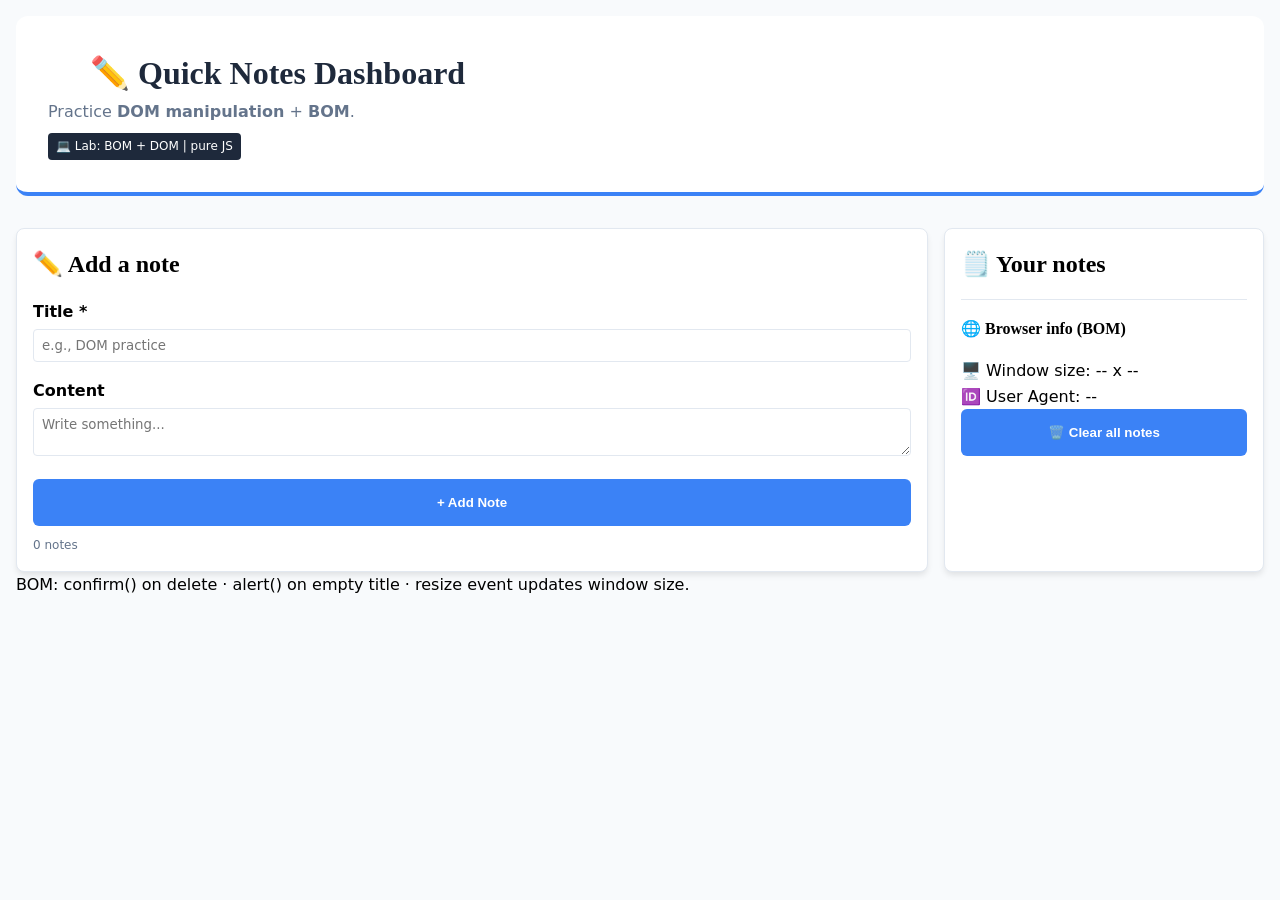
==== index.html @ d49874bb "index.html = adding styling for Browser info (BOM) in the header tag h2" ====
<!DOCTYPE html>
<html lang="en">
<head>
    <meta charset="UTF-8">
    <meta name="viewport" content="width=device-width, initial-scale=1.0">
    <title>Quick Notes Dashboard</title>
    <link rel="stylesheet" href="style.css">
</head>
<body>

<div>
    <header>
        <h1 class="container">✏️ Quick Notes Dashboard</h1>
        <p>Practice <strong>DOM manipulation</strong> + <strong>BOM</strong>.</p>
        <div class="badge">💻 Lab: BOM + DOM | pure JS</div>
    </header>

    <div  class="grid">
        <!-- Part 2: Left Panel (Form) -->
        <div class="card" id="left-panel">
            <h2>✏️ Add a note</h2>
            <div class="form-group">
                <label  for="noteTitle">Title *</label>
                <input type="text" placeholder="e.g., DOM practice">
            </div>
            <div  class="form-group">
                <label for="noteContent">Content</label>
                <textarea id="noteContent" rows="2" placeholder="Write something..."></textarea>
            </div>
            <button  id="addNoteBtn">+ Add Note</button>
            <div class="counter" id="noteCounter" style="margin-top: 1rem; font-size: 1.2rem; color: var(--color-text-muted);">0 notes</div>
        </div>

        <!-- Part 3: Right Panel (List & BOM) -->
        <div  class="card" id="right-panel">
            <h2>🗒️ Your notes</h2>
            <div  id="notesContainer" class="notes-list">
                <!-- Rendered dynamically -->
            </div>
            
            <hr style="margin: var(--space-md) 0; border: 0; border-top: 1px solid var(--color-border);">
            
            <h2 style="font-size:1.6rem;" >🌐 Browser info (BOM)</h2>
            <div>
                <div>
                    <span>🖥️ Window size:</span>
                    <span>-- x --</span>
                </div>
                <div>
                    <span>🆔 User Agent:</span>
                    <span>--</span>
                </div>
            </div>

            <button>
                🗑️ Clear all notes
            </button>
        </div>
    </div>

    <footer>
        BOM: confirm() on delete · alert() on empty title · resize event updates window size.
    </footer>
</div>

</body>
</html>
---- style.css ----
/* --- TASK 1: Custom Properties & Reset --- */
:root {
    /* 2 Primary colors */
    --color-primary: #1e293b;
    --color-secondary: #3b82f6;
    
    /* 2 Accent colors */
    --color-accent: #f59e0b;
    --color-accent-hover: #d97706;
    
    /* 3 Neutral greys */
    --color-bg: #f8fafc;
    --color-border: #e2e8f0;
    --color-text-muted: #64748b;
    
    /* Font families */
    --font-heading: 'Georgia', serif;
    --font-body: 'system-ui', -apple-system, sans-serif;
    
    /* 3 Spacing values */
    --space-sm: 0.8rem;
    --space-md: 1.6rem;
    --space-lg: 3.2rem;
}

/* CSS RESET */
* {
    box-sizing: border-box;
    margin: 0;
    padding: 0;
}

html {
    font-size: 62.5%; /* 1rem = 10px */
}

body {
    font-family: var(--font-body);
    font-size: 1.6rem; /* 16px */
    line-height: 1.6;
    background-color: var(--color-bg);
    padding: var(--space-md);
}

/* --- TASK 2: Typography & Box Model --- */
h1 {
    font-family: var(--font-heading);
    font-size: 3.2rem;
    color: var(--color-primary);
    margin-bottom: var(--space-sm);
}

h2 {
    font-family: var(--font-heading);
    font-size: 2.4rem;
    margin-bottom: var(--space-md);
}

p {
    font-size: 1.6rem;
    color: var(--color-text-muted);
}

.badge {
    display: inline-block;
    padding: 0.4rem 0.8rem;
    background: var(--color-primary);
    color: white;
    border-radius: 4px;
    font-size: 1.2rem;
    margin-top: var(--space-sm);
}

/* --- TASK 3: Flexbox Layout --- */
.container {
    max-width: 1100px;
    margin: 0 auto;
}

header {
    background: white;
    padding: var(--space-lg);
    border-radius: 12px;
    border-bottom: 4px solid var(--color-secondary);
    margin-bottom: var(--space-lg);
}

/* --- TASK 4 & 5: CSS Grid (Mobile First) --- */
.grid {
    display: grid;
    grid-template-columns: 1fr; /* Single column for mobile */
    gap: var(--space-md);
}

.card {
    background: white;
    padding: var(--space-md);
    border-radius: 8px;
    border: 1px solid var(--color-border);
    box-shadow: 0 4px 6px -1px rgba(0,0,0,0.1);
    transition: transform 0.2s ease; /* Transition for task 4 */
}

/* Card Lift Effect */
.card:hover {
    transform: translateY(-4px);
}

/* Responsive Breakpoints */
@media (min-width: 768px) {
    .grid {
        grid-template-columns: 1fr 320px; /* Two columns for tablet/desktop */
    }
}

/* --- TASK 6: Form Styling --- */
.form-group {
    margin-bottom: var(--space-md);
}

label {
    display: block;
    font-weight: 600;
    margin-bottom: 0.4rem;
}

input, textarea {
    width: 100%;
    padding: var(--space-sm);
    border: 1px solid var(--color-border);
    border-radius: 4px;
    font-family: inherit;
}

/* Accessible Focus state (Task 6 req) */
input:focus, textarea:focus {
    outline: none;
    box-shadow: 0 0 0 3px rgba(59, 130, 246, 0.5);
}

button {
    width: 100%;
    padding: var(--space-md);
    background: var(--color-secondary);
    color: white;
    border: none;
    border-radius: 6px;
    cursor: pointer;
    font-weight: bold;
    transition: background 0.2s;
}

button:hover {
    background: var(--color-primary);
}

button:active {
    transform: scale(0.98); /* Visual click feedback */
}
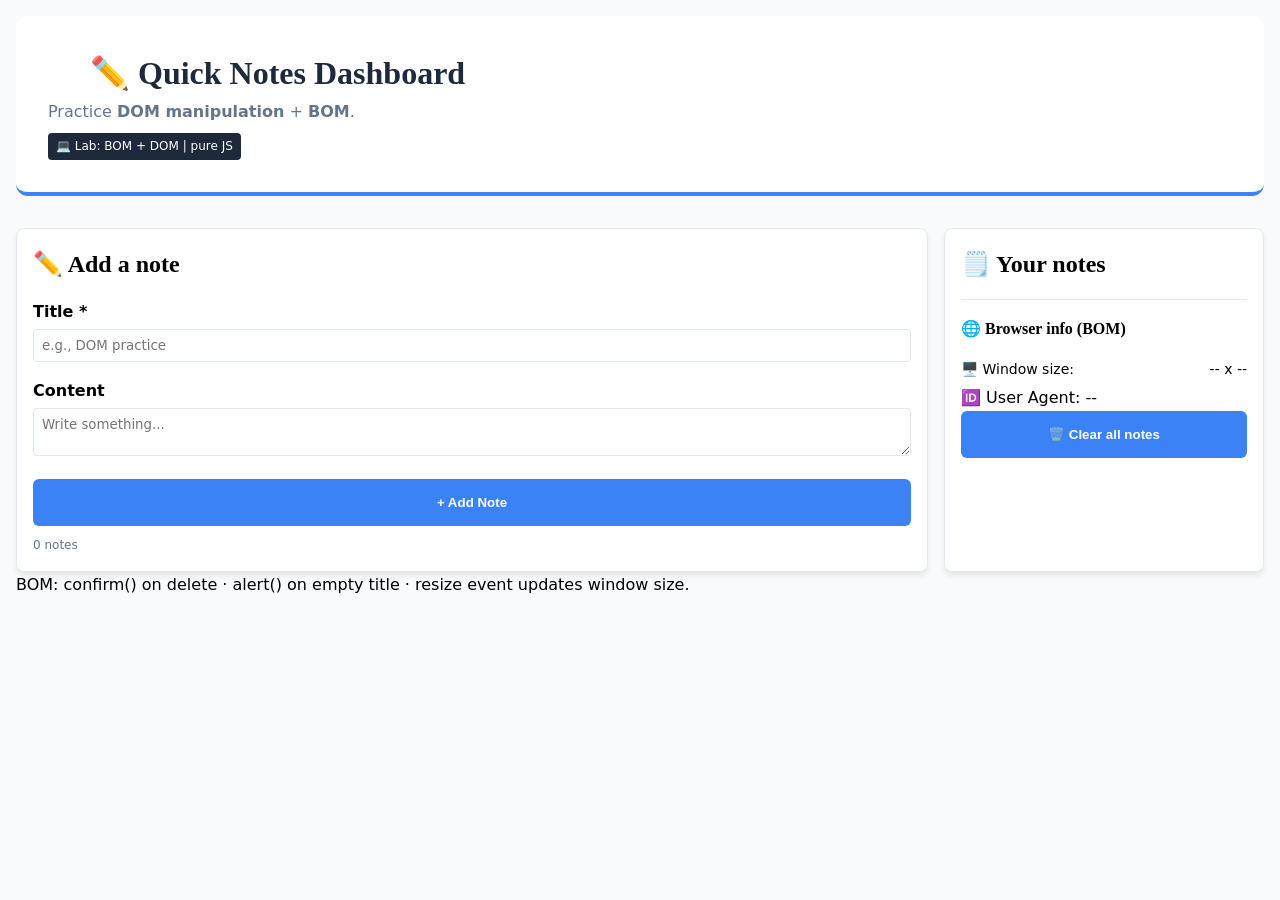
==== commit f1ca540e: "adding class and id to BOM info panel for improved styling and layout" ====
--- a/index.html
+++ b/index.html
@@ -41,8 +41,8 @@
             <hr style="margin: var(--space-md) 0; border: 0; border-top: 1px solid var(--color-border);">
             
             <h2 style="font-size:1.6rem;" >🌐 Browser info (BOM)</h2>
-            <div>
-                <div>
+            <div class="info-panel" id="bomPanel" >
+                <div  class="info-row" style="display: flex; justify-content: space-between; font-size: 1.4rem; margin-bottom: 0.5rem;">
                     <span>🖥️ Window size:</span>
                     <span>-- x --</span>
                 </div>
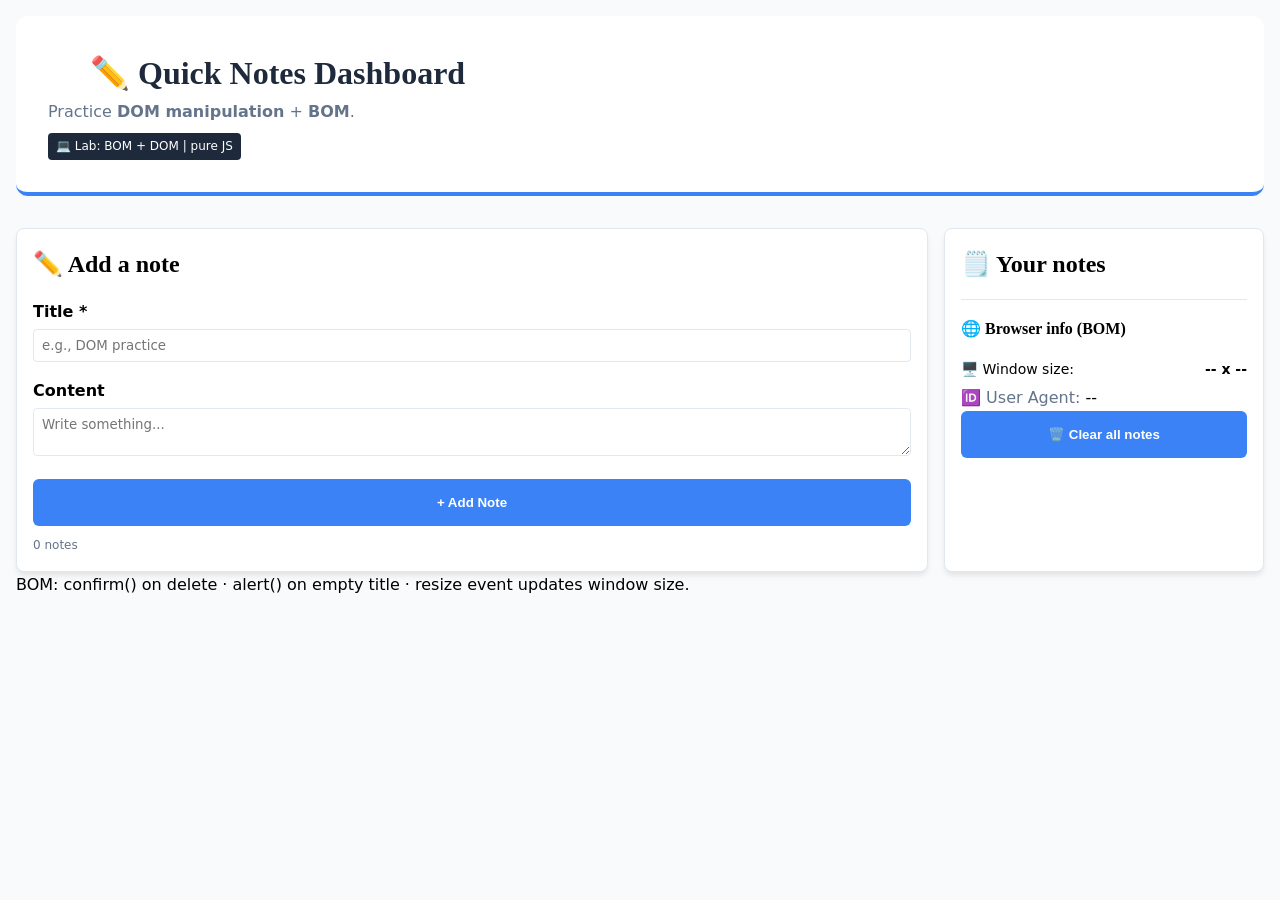
==== commit 0192de32: "index.html = enhance BOM info panel with dynamic window size and user agent display" ====
--- a/index.html
+++ b/index.html
@@ -43,11 +43,13 @@
             <h2 style="font-size:1.6rem;" >🌐 Browser info (BOM)</h2>
             <div class="info-panel" id="bomPanel" >
                 <div  class="info-row" style="display: flex; justify-content: space-between; font-size: 1.4rem; margin-bottom: 0.5rem;">
+
+
                     <span>🖥️ Window size:</span>
-                    <span>-- x --</span>
-                </div>
+                    <span id="windowSize" style="font-weight: bold;">-- x --</span>
+                </div  class="info-row" style="display: flex; justify-content: space-between; font-size: 1.2rem;">
                 <div>
-                    <span>🆔 User Agent:</span>
+                    <span  id="userAgent" style="color: var(--color-text-muted); text-align: right; max-width: 60%;">🆔 User Agent:</span>
                     <span>--</span>
                 </div>
             </div>
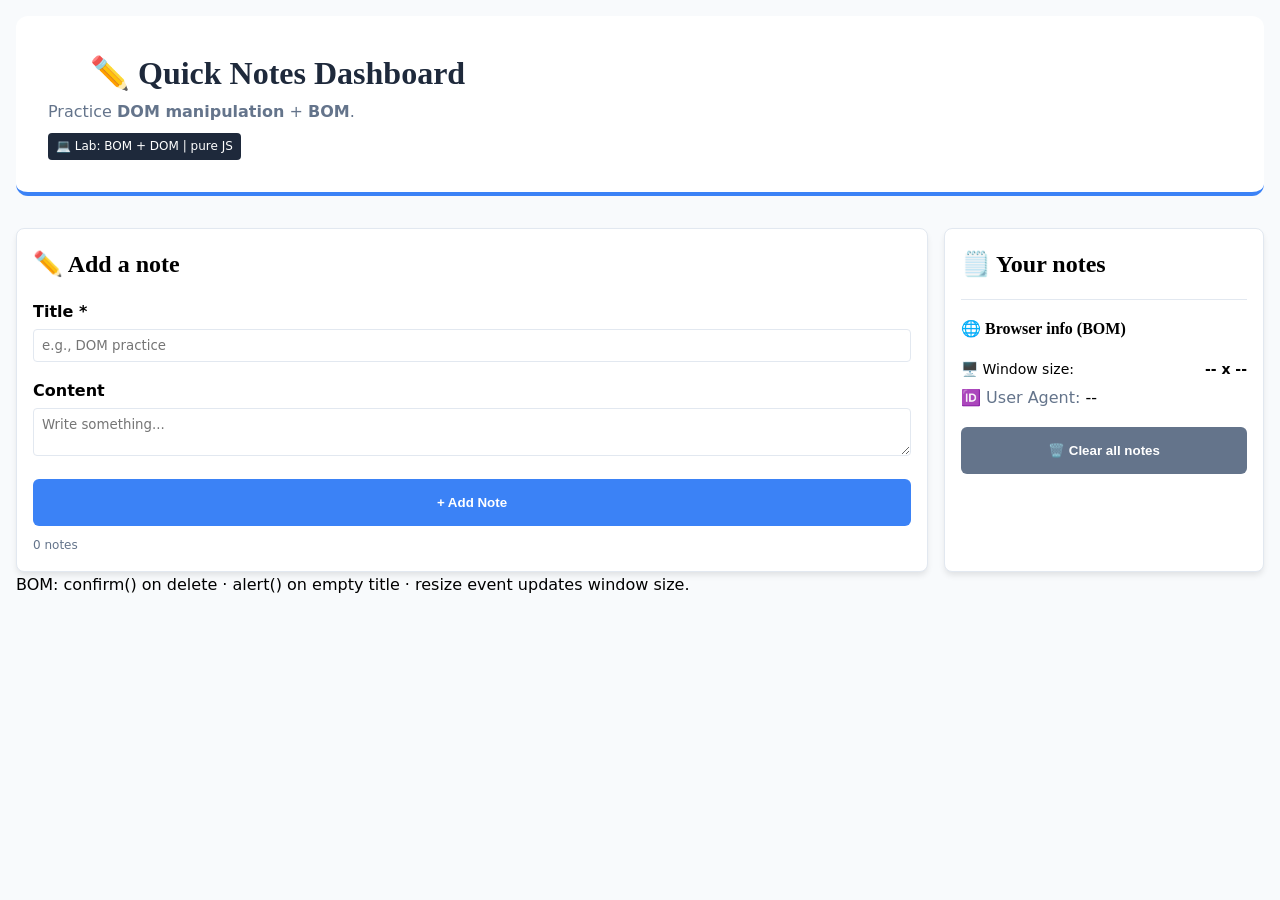
==== commit 33824690: "index.html = add id and style to clear all notes button for improved functionality" ====
--- a/index.html
+++ b/index.html
@@ -54,7 +54,7 @@
                 </div>
             </div>
 
-            <button>
+            <button id="clearAllBtn" style="background: var(--color-text-muted); margin-top: 1.6rem;">
                 🗑️ Clear all notes
             </button>
         </div>
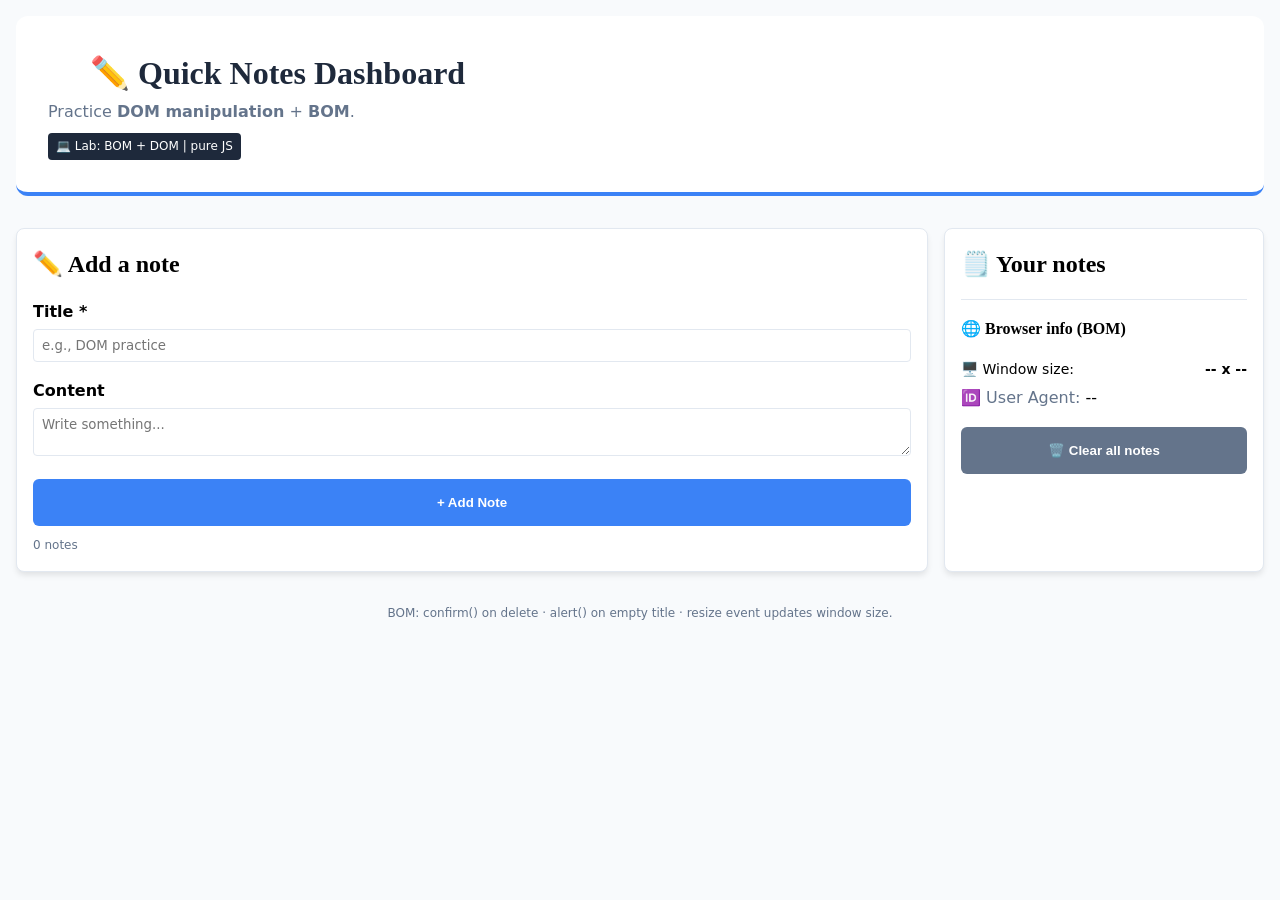
==== commit 32aff846: "index.html = styling and enhance footer with improved styling for better readability" ====
--- a/index.html
+++ b/index.html
@@ -60,7 +60,7 @@
         </div>
     </div>
 
-    <footer>
+    <footer style="margin-top: var(--space-lg); text-align: center; font-size: 1.2rem; color: var(--color-text-muted);">
         BOM: confirm() on delete · alert() on empty title · resize event updates window size.
     </footer>
 </div>
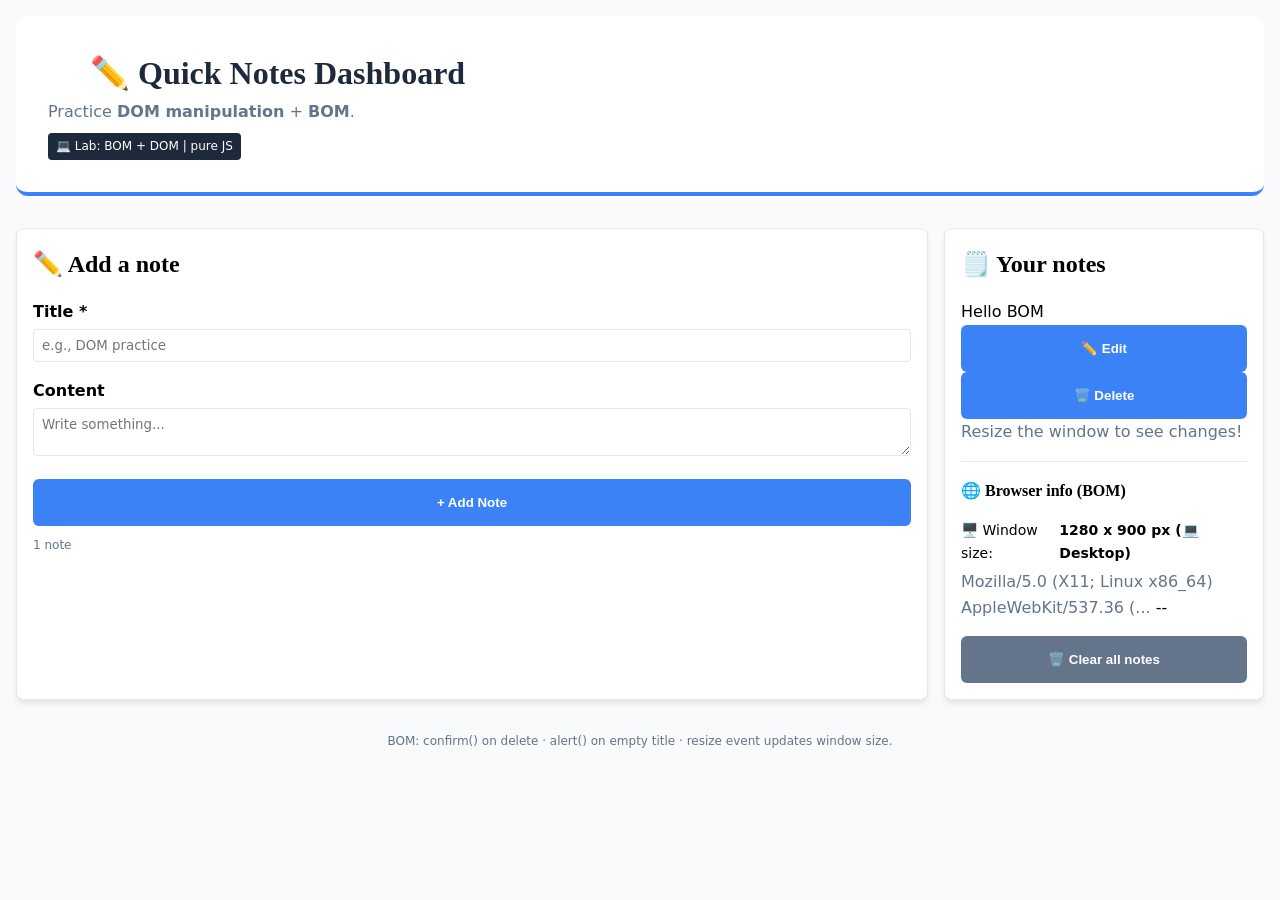
==== commit f2cbd4a9: "index.html = I added id attribute to note title input for improved accessibility" ====
--- a/index.html
+++ b/index.html
@@ -21,7 +21,7 @@
             <h2>✏️ Add a note</h2>
             <div class="form-group">
                 <label  for="noteTitle">Title *</label>
-                <input type="text" placeholder="e.g., DOM practice">
+                <input type="text" id="noteTitle" placeholder="e.g., DOM practice">
             </div>
             <div  class="form-group">
                 <label for="noteContent">Content</label>
@@ -64,6 +64,6 @@
         BOM: confirm() on delete · alert() on empty title · resize event updates window size.
     </footer>
 </div>
-
+<script src="script.js"></script>
 </body>
 </html>
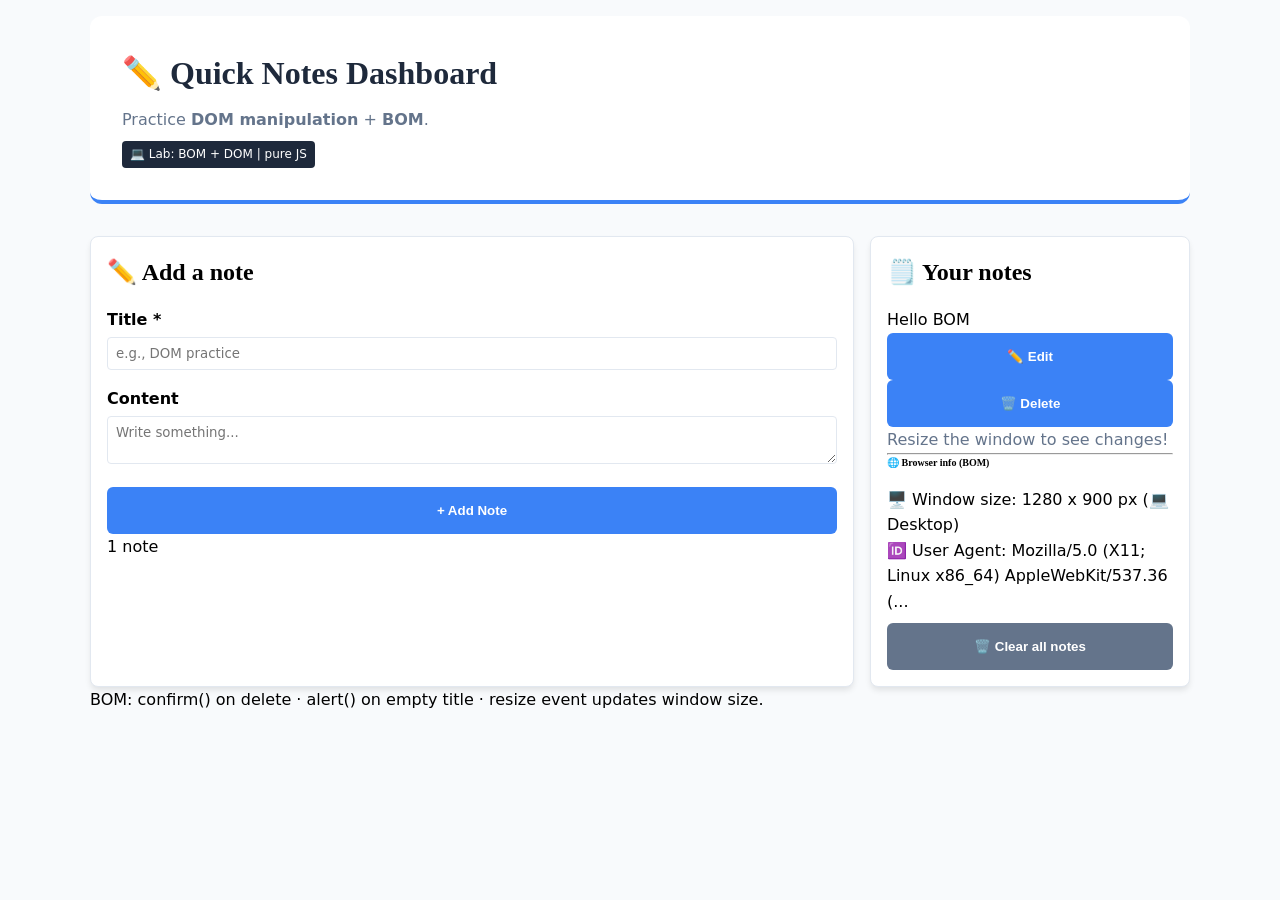
==== commit 6edf910b: "index.html = I have removed the messy inline style attributes and fixed the broken closing div tags " ====
--- a/index.html
+++ b/index.html
@@ -8,62 +8,61 @@
 </head>
 <body>
 
-<div>
+<div class="container">
     <header>
-        <h1 class="container">✏️ Quick Notes Dashboard</h1>
+        <h1>✏️ Quick Notes Dashboard</h1>
         <p>Practice <strong>DOM manipulation</strong> + <strong>BOM</strong>.</p>
         <div class="badge">💻 Lab: BOM + DOM | pure JS</div>
     </header>
 
-    <div  class="grid">
+    <div class="grid">
         <!-- Part 2: Left Panel (Form) -->
         <div class="card" id="left-panel">
             <h2>✏️ Add a note</h2>
             <div class="form-group">
-                <label  for="noteTitle">Title *</label>
+                <label>Title *</label>
                 <input type="text" id="noteTitle" placeholder="e.g., DOM practice">
             </div>
-            <div  class="form-group">
-                <label for="noteContent">Content</label>
+            <div class="form-group">
+                <label>Content</label>
                 <textarea id="noteContent" rows="2" placeholder="Write something..."></textarea>
             </div>
-            <button  id="addNoteBtn">+ Add Note</button>
-            <div class="counter" id="noteCounter" style="margin-top: 1rem; font-size: 1.2rem; color: var(--color-text-muted);">0 notes</div>
+            <button id="addNoteBtn">+ Add Note</button>
+            <div class="counter" id="noteCounter">0 notes</div>
         </div>
 
         <!-- Part 3: Right Panel (List & BOM) -->
-        <div  class="card" id="right-panel">
+        <div class="card" id="right-panel">
             <h2>🗒️ Your notes</h2>
-            <div  id="notesContainer" class="notes-list">
+            <div id="notesContainer" class="notes-list">
                 <!-- Rendered dynamically -->
             </div>
             
-            <hr style="margin: var(--space-md) 0; border: 0; border-top: 1px solid var(--color-border);">
+            <hr>
             
-            <h2 style="font-size:1.6rem;" >🌐 Browser info (BOM)</h2>
-            <div class="info-panel" id="bomPanel" >
-                <div  class="info-row" style="display: flex; justify-content: space-between; font-size: 1.4rem; margin-bottom: 0.5rem;">
-
-
+            <h2 style="font-size:1rem;">🌐 Browser info (BOM)</h2>
+            <div class="info-panel" id="bomPanel">
+                <div class="info-row">
                     <span>🖥️ Window size:</span>
-                    <span id="windowSize" style="font-weight: bold;">-- x --</span>
-                </div  class="info-row" style="display: flex; justify-content: space-between; font-size: 1.2rem;">
-                <div>
-                    <span  id="userAgent" style="color: var(--color-text-muted); text-align: right; max-width: 60%;">🆔 User Agent:</span>
-                    <span>--</span>
+                    <span id="windowSize">-- x --</span>
+                </div>
+                <div class="info-row">
+                    <span>🆔 User Agent:</span>
+                    <span id="userAgent">--</span>
                 </div>
             </div>
 
-            <button id="clearAllBtn" style="background: var(--color-text-muted); margin-top: 1.6rem;">
+            <button id="clearAllBtn" style="background:#64748b; margin-top:0.8rem;">
                 🗑️ Clear all notes
             </button>
         </div>
     </div>
 
-    <footer style="margin-top: var(--space-lg); text-align: center; font-size: 1.2rem; color: var(--color-text-muted);">
+    <footer>
         BOM: confirm() on delete · alert() on empty title · resize event updates window size.
     </footer>
 </div>
+
 <script src="script.js"></script>
 </body>
 </html>
